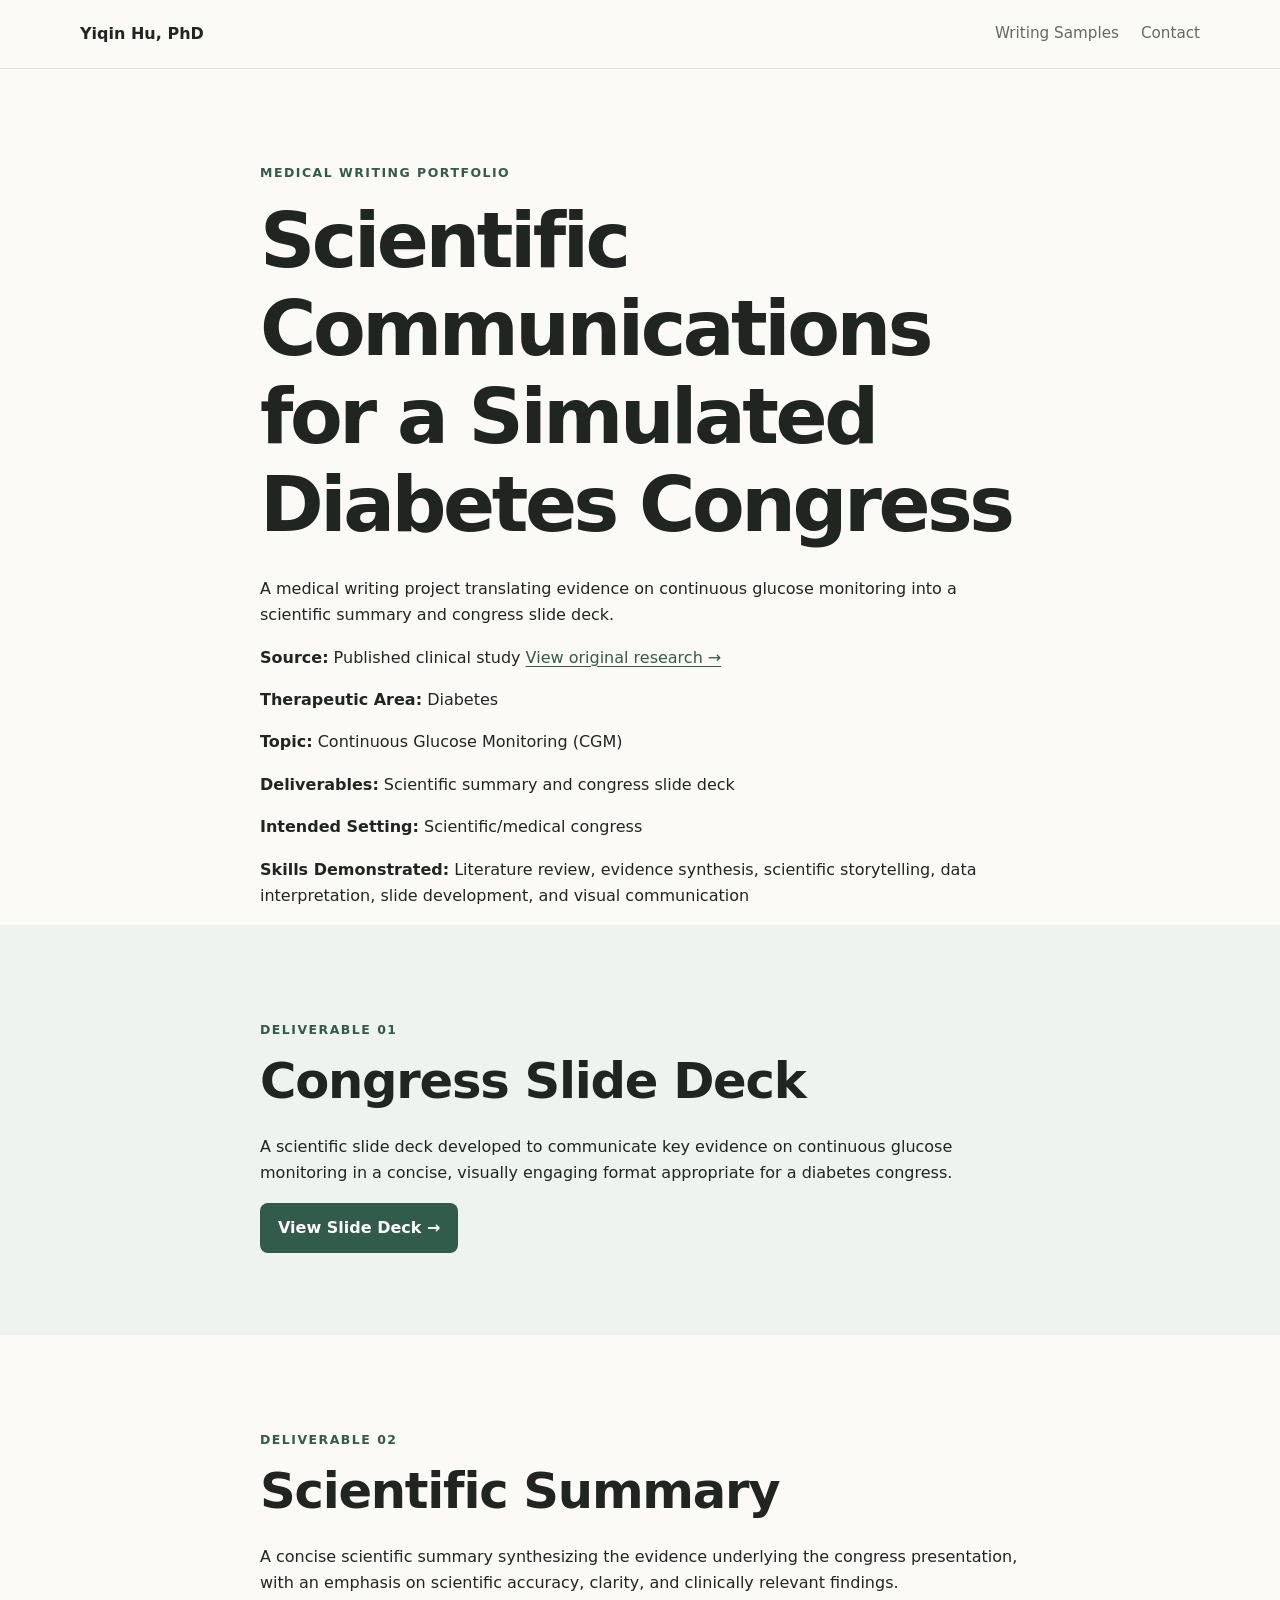
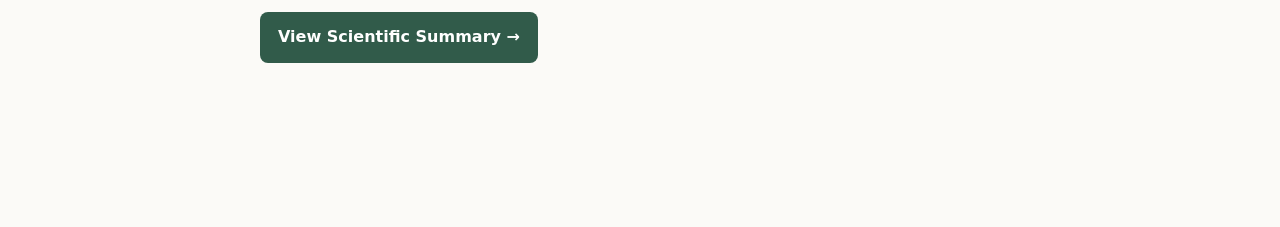
==== samples/cgm.html @ c618b0b6 "Update title for diabetes congress presentation" ====
<!DOCTYPE html>
<html lang="en">
<head>
  <meta charset="UTF-8" />
  <meta name="viewport" content="width=device-width, initial-scale=1.0" />
  <title>CGM Materials for Congress | Yiqin Hu</title>
  <link rel="stylesheet" href="../styles.css" />
</head>

<body>

  <header class="site-header">
    <div class="container nav-wrap">
      <a class="brand" href="../index.html">Yiqin Hu, PhD</a>
      <nav>
        <a href="../index.html#samples">Writing Samples</a>
        <a href="../index.html#contact">Contact</a>
      </nav>
    </div>
  </header>

  <main class="section">
    
  <section class="sample-hero">
    <div class="container narrow">
  
      <p class="section-label">Medical Writing Portfolio</p>
  
      <h1>Scientific Communications for a Simulated Diabetes Congress</h1>
  
      <p class="sample-subtitle">
        A medical writing project translating evidence on continuous glucose
        monitoring into a scientific summary and congress slide deck.
      </p>
  
      <div class="project-meta">

        <p>
          <strong>Source:</strong>
          Published clinical study
          <a href="https://dom-pubs.pericles-prod.literatumonline.com/doi/10.1111/dom.14607"
             target="_blank"
             rel="noopener noreferrer">
            View original research →
          </a>        
        </p>
        
        <p>
          <strong>Therapeutic Area:</strong>
          Diabetes
        </p>
  
        <p>
          <strong>Topic:</strong>
          Continuous Glucose Monitoring (CGM)
        </p>
  
        <p>
          <strong>Deliverables:</strong>
          Scientific summary and congress slide deck
        </p>
  
        <p>
          <strong>Intended Setting:</strong>
          Scientific/medical congress
        </p>
  
        <p>
          <strong>Skills Demonstrated:</strong>
          Literature review, evidence synthesis, scientific storytelling,
          data interpretation, slide development, and visual communication
        </p>
  
      </div>
  
    </div>
  </section>
  
  <section class="section alt">
    <div class="container narrow">
  
      <p class="section-label">Deliverable 01</p>
  
      <h2>Congress Slide Deck</h2>
  
      <p>
        A scientific slide deck developed to communicate key evidence on
        continuous glucose monitoring in a concise, visually engaging format
        appropriate for a diabetes congress.
      </p>
  
      <a class="button primary"
         href="../samples/pdf/GMS-slides.pdf"
         target="_blank">
        View Slide Deck →
      </a>
  
    </div>
  </section>
  
  <section class="section">
    <div class="container narrow">
  
      <p class="section-label">Deliverable 02</p>
  
      <h2>Scientific Summary</h2>
  
      <p>
        A concise scientific summary synthesizing the evidence underlying
        the congress presentation, with an emphasis on scientific accuracy,
        clarity, and clinically relevant findings.
      </p>
  
      <a class="button primary"
         href="../samples/pdf/CGM-abstract-keypoints.pdf"
         target="_blank">
        View Scientific Summary →
      </a>
  
    </div>
  </section>

  </main>

</body>
</html>
---- styles.css ----
* {
  box-sizing: border-box;
}

:root {
  --bg: #fbfaf7;
  --surface: #ffffff;
  --text: #202522;
  --muted: #606a64;
  --line: #dfe4df;
  --accent: #315b4a;
  --accent-dark: #244638;
  --soft: #eef3ef;
  --max: 1120px;
}

html {
  scroll-behavior: smooth;
}

body {
  margin: 0;
  font-family: Inter, ui-sans-serif, system-ui, -apple-system, BlinkMacSystemFont, "Segoe UI", sans-serif;
  line-height: 1.65;
  color: var(--text);
  background: var(--bg);
}

a {
  color: var(--accent);
  text-decoration-thickness: 1px;
  text-underline-offset: 3px;
}

.container {
  width: min(calc(100% - 40px), var(--max));
  margin: 0 auto;
}

.narrow {
  max-width: 760px;
}

.site-header {
  position: sticky;
  top: 0;
  z-index: 10;
  background: rgba(251, 250, 247, 0.94);
  border-bottom: 1px solid var(--line);
  backdrop-filter: blur(10px);
}

.nav-wrap {
  min-height: 68px;
  display: flex;
  align-items: center;
  justify-content: space-between;
  gap: 24px;
}

.brand {
  font-weight: 750;
  color: var(--text);
  text-decoration: none;
}

nav {
  display: flex;
  gap: 22px;
  flex-wrap: wrap;
}

nav a {
  color: var(--muted);
  text-decoration: none;
  font-size: 0.95rem;
}

nav a:hover {
  color: var(--text);
}

.hero {
  padding: 92px 0 84px;
}

.hero-grid {
  display: grid;
  grid-template-columns: 1.6fr 0.7fr;
  align-items: center;
  gap: 72px;
}

.eyebrow,
.section-label,
.tag {
  color: var(--accent);
  text-transform: uppercase;
  letter-spacing: 0.12em;
  font-weight: 800;
  font-size: 0.78rem;
}

h1,
h2,
h3 {
  line-height: 1.15;
  margin-top: 0;
}

h1 {
  font-size: clamp(2.7rem, 6vw, 5.2rem);
  letter-spacing: -0.045em;
  max-width: 900px;
  margin-bottom: 26px;
}

h2 {
  font-size: clamp(2rem, 4vw, 3.1rem);
  letter-spacing: -0.025em;
  margin-bottom: 24px;
}

h3 {
  font-size: 1.3rem;
}

.hero-copy,
.section-intro {
  color: var(--muted);
  font-size: 1.12rem;
  max-width: 730px;
}

.hero-actions {
  display: flex;
  gap: 14px;
  flex-wrap: wrap;
  margin-top: 34px;
}

.button {
  display: inline-block;
  padding: 12px 18px;
  border-radius: 8px;
  text-decoration: none;
  font-weight: 700;
}

.primary {
  color: white;
  background: var(--accent);
}

.primary:hover {
  background: var(--accent-dark);
}

.secondary {
  color: var(--text);
  background: var(--surface);
  border: 1px solid var(--line);
}

.snapshot {
  background: var(--surface);
  border: 1px solid var(--line);
  border-radius: 18px;
  padding: 26px;
}

.snapshot p {
  display: grid;
  grid-template-columns: 92px 1fr;
  align-items: baseline;
  gap: 14px;
  margin: 0;
  padding: 18px 0;
  border-bottom: 1px solid var(--line);
}

.snapshot p:last-child {
  border-bottom: 0;
}

.snapshot strong {
  font-size: 1.55rem;
}

.snapshot span {
  color: var(--muted);
}

.section {
  padding: 82px 0;
}

.alt {
  background: var(--soft);
}

.section-heading {
  display: flex;
  justify-content: space-between;
  gap: 40px;
  align-items: end;
  margin-bottom: 34px;
}

.section-heading .section-intro {
  max-width: 470px;
}

.cards {
  display: grid;
  grid-template-columns: repeat(3, 1fr);
  gap: 20px;
}

.card {
  background: var(--surface);
  border: 1px solid var(--line);
  border-radius: 14px;
  padding: 26px;
}

.card p {
  color: var(--muted);
}

.card .tag {
  color: var(--accent);
}

.meta,
.clean-list {
  padding-left: 20px;
}

.meta {
  color: var(--muted);
  font-size: 0.94rem;
  margin-bottom: 22px;
}

.portfolio-note {
  margin-top: 30px;
  color: var(--muted);
  font-size: 0.92rem;
}

.two-column {
  display: grid;
  grid-template-columns: 1fr 1fr;
  gap: 64px;
  margin-top: 30px;
}

.contact-icons {
  display: flex;
  gap: 24px;
  align-items: center;
  margin-top: 28px;
}

.contact-icons a {
  font-size: 28px;
  color: white;
  text-decoration: none;
  transition: transform 0.2s ease, opacity 0.2s ease;
}

.contact-icons a:hover {
  transform: translateY(-3px);
  opacity: 0.75;
}

.contact {
  background: var(--text);
  color: white;
}

.contact p {
  color: #cfd7d2;
}

.contact .section-label {
  color: #a9c8b9;
}

.contact-links {
  display: flex;
  flex-wrap: wrap;
  gap: 22px;
  margin-top: 28px;
}

.contact a {
  color: white;
}

footer {
  padding: 24px 0;
  color: var(--muted);
  border-top: 1px solid var(--line);
}

@media (max-width: 820px) {
  .hero-grid,
  .cards,
  .two-column {
    grid-template-columns: 1fr;
  }

  .hero-grid {
    gap: 42px;
  }

  .section-heading {
    display: block;
  }

  .nav-wrap {
    align-items: flex-start;
    flex-direction: column;
    padding: 16px 0;
  }

  nav {
    gap: 14px;
  }
}
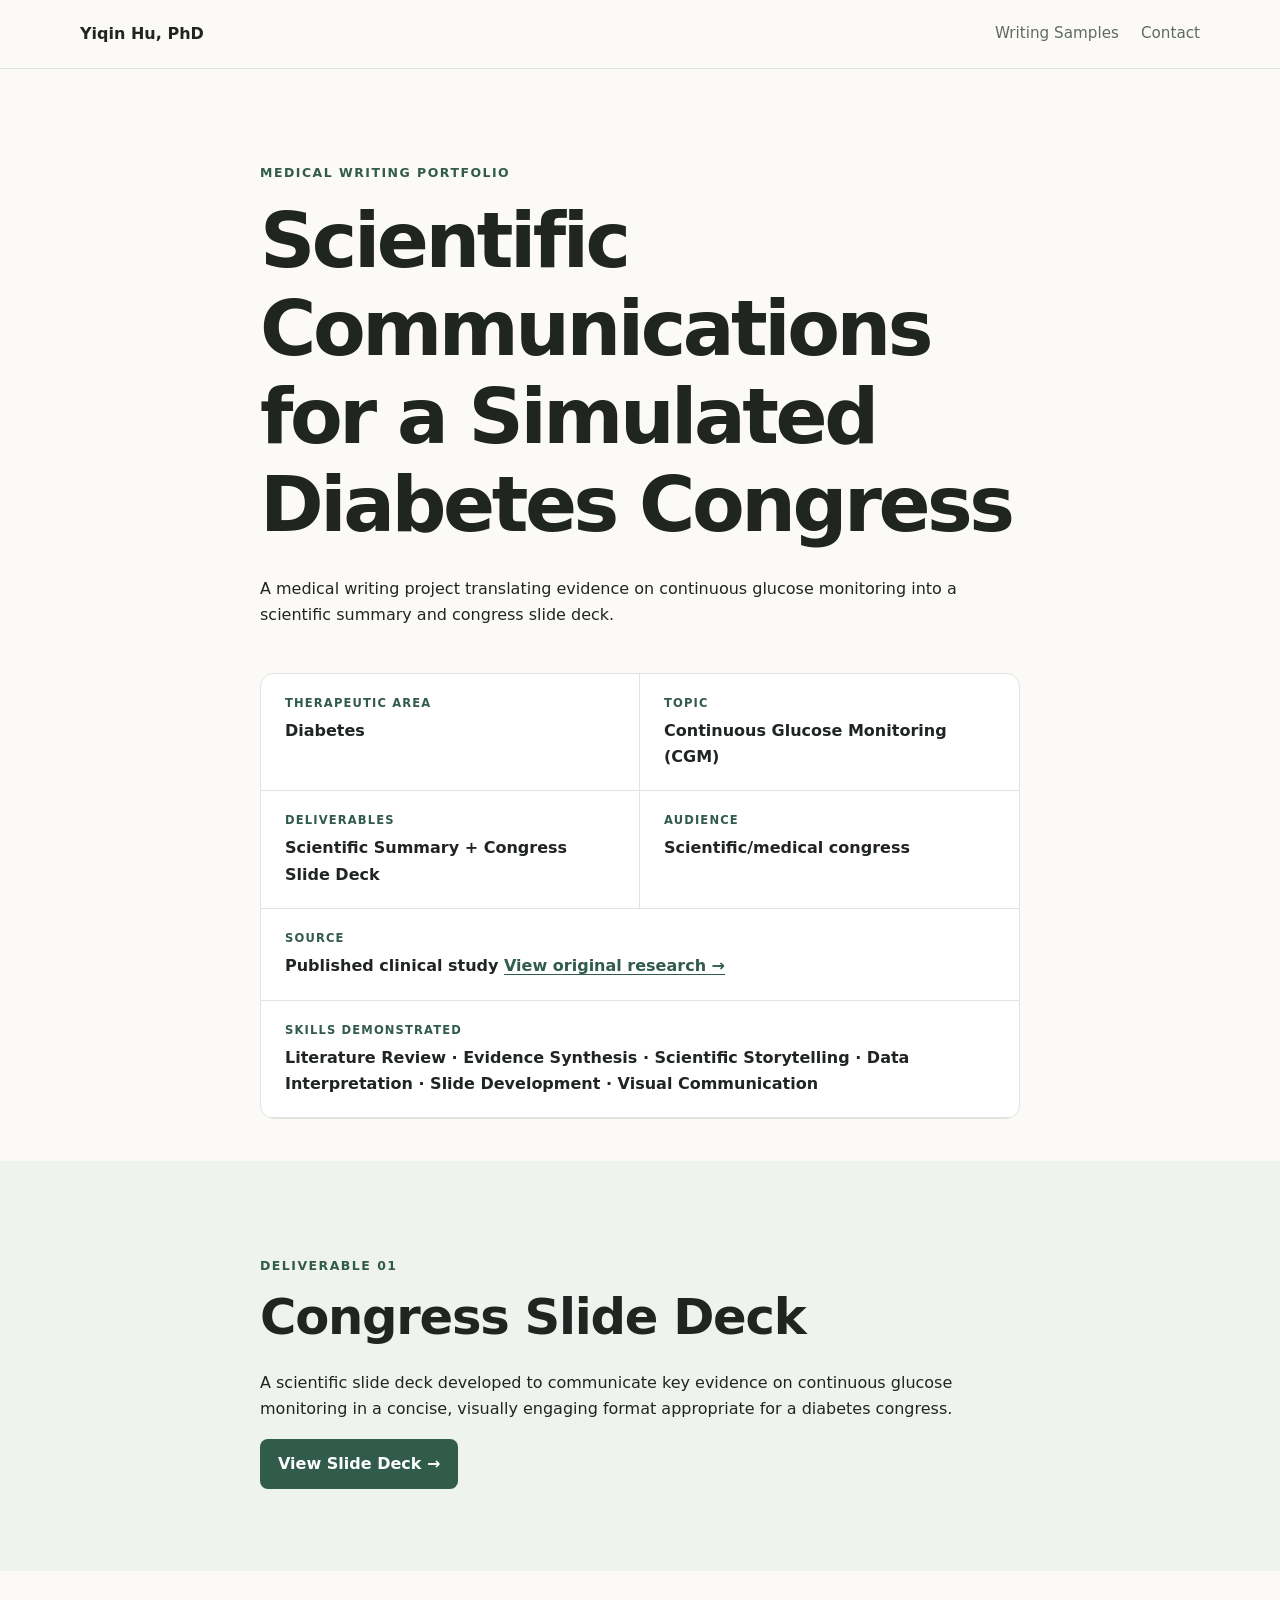
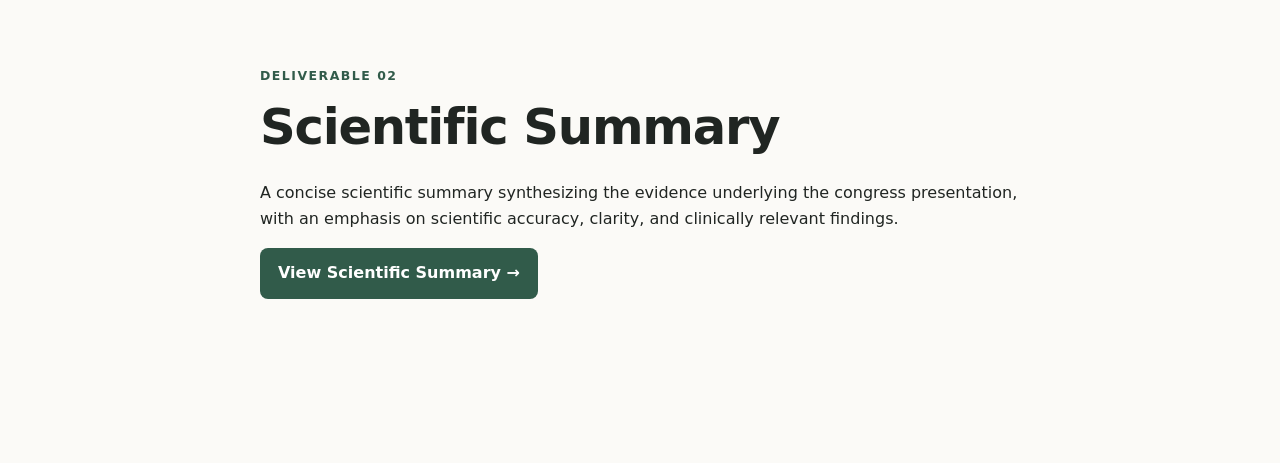
==== commit e160ec35: "Enhance project overview in cgm.html Updated project overview section with detailed information on t" ====
--- a/samples/cgm.html
+++ b/samples/cgm.html
@@ -32,7 +32,7 @@
         A medical writing project translating evidence on continuous glucose
         monitoring into a scientific summary and congress slide deck.
       </p>
-  
+<!--  
       <div class="project-meta">
 
         <p>
@@ -44,38 +44,63 @@
             View original research →
           </a>        
         </p>
+  
+      </div>
+-->  
+    </div>
+  </section>
+
+  <section class="project-overview">
+    <div class="container narrow">
+  
+      <div class="overview-card">
+  
+        <div class="overview-item">
+          <span class="overview-label">Therapeutic Area</span>
+          <span class="overview-value">Diabetes</span>
+        </div>
+  
+        <div class="overview-item">
+          <span class="overview-label">Topic</span>
+          <span class="overview-value">Continuous Glucose Monitoring (CGM)</span>
+        </div>
+  
+        <div class="overview-item">
+          <span class="overview-label">Deliverables</span>
+          <span class="overview-value">Scientific Summary + Congress Slide Deck</span>
+        </div>
+  
+        <div class="overview-item">
+          <span class="overview-label">Audience</span>
+          <span class="overview-value">Scientific/medical congress</span>
+        </div>
+
+         <div class="overview-item overview-wide">
+          <span class="overview-label">Source</span>
+          <span class="overview-value">
+            Published clinical study
+            <a href="https://dom-pubs.pericles-prod.literatumonline.com/doi/10.1111/dom.14607"
+               target="_blank"
+               rel="noopener noreferrer">
+              View original research →
+            </a>
+          </span>
+        </div>   
         
-        <p>
-          <strong>Therapeutic Area:</strong>
-          Diabetes
-        </p>
-  
-        <p>
-          <strong>Topic:</strong>
-          Continuous Glucose Monitoring (CGM)
-        </p>
-  
-        <p>
-          <strong>Deliverables:</strong>
-          Scientific summary and congress slide deck
-        </p>
-  
-        <p>
-          <strong>Intended Setting:</strong>
-          Scientific/medical congress
-        </p>
-  
-        <p>
-          <strong>Skills Demonstrated:</strong>
-          Literature review, evidence synthesis, scientific storytelling,
-          data interpretation, slide development, and visual communication
-        </p>
+        <div class="overview-item overview-wide">
+          <span class="overview-label">Skills Demonstrated</span>
+          <span class="overview-value">
+          Literature Review · Evidence Synthesis · Scientific Storytelling · 
+          Data Interpretation · Slide Development · Visual Communication
+          </span>
+        </div>
   
       </div>
   
     </div>
   </section>
-  
+
+    
   <section class="section alt">
     <div class="container narrow">
   
--- a/styles.css
+++ b/styles.css
@@ -249,6 +249,13 @@
   font-size: 0.92rem;
 }
 
+.section-divider {
+  width: min(calc(100% - 40px), 760px);
+  margin: 0 auto;
+  border: 0;
+  border-top: 1px solid var(--line);
+}
+
 .two-column {
   display: grid;
   grid-template-columns: 1fr 1fr;
@@ -330,3 +337,62 @@
     gap: 14px;
   }
 }
+
+.project-overview {
+  padding: 28px 0 42px;
+}
+
+.overview-card {
+  display: grid;
+  grid-template-columns: repeat(2, 1fr);
+  gap: 0;
+  background: white;
+  border: 1px solid var(--line);
+  border-radius: 14px;
+  overflow: hidden;
+}
+
+.overview-item {
+  padding: 20px 24px;
+  border-bottom: 1px solid var(--line);
+}
+
+.overview-item:nth-child(odd) {
+  border-right: 1px solid var(--line);
+}
+
+.overview-wide {
+  grid-column: 1 / -1;
+  border-right: none !important;
+}
+
+.overview-label {
+  display: block;
+  margin-bottom: 5px;
+  color: var(--accent);
+  font-size: 0.72rem;
+  font-weight: 800;
+  letter-spacing: 0.1em;
+  text-transform: uppercase;
+}
+
+.overview-value {
+  color: var(--text);
+  font-size: 1rem;
+  font-weight: 600;
+}
+
+@media (max-width: 700px) {
+  .overview-card {
+    grid-template-columns: 1fr;
+  }
+
+  .overview-item,
+  .overview-item:nth-child(odd) {
+    border-right: none;
+  }
+
+  .overview-wide {
+    grid-column: auto;
+  }
+}
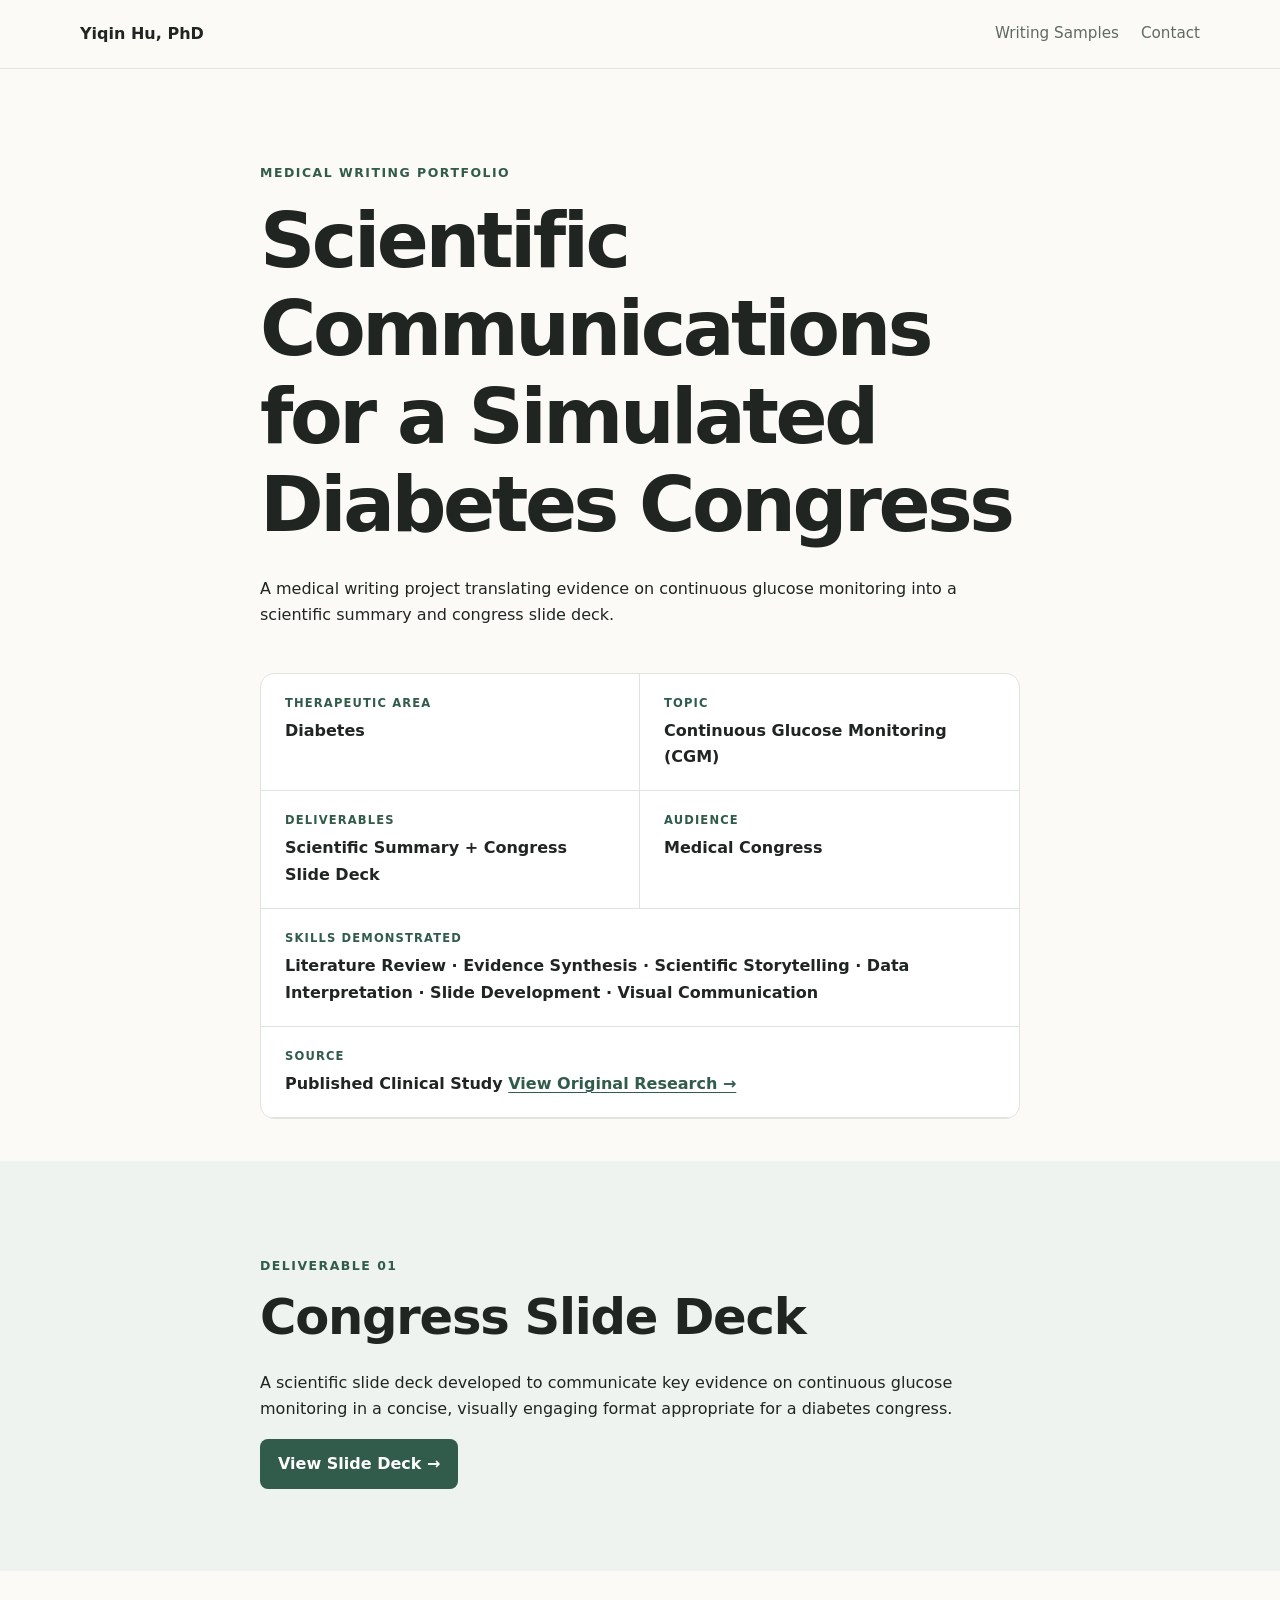
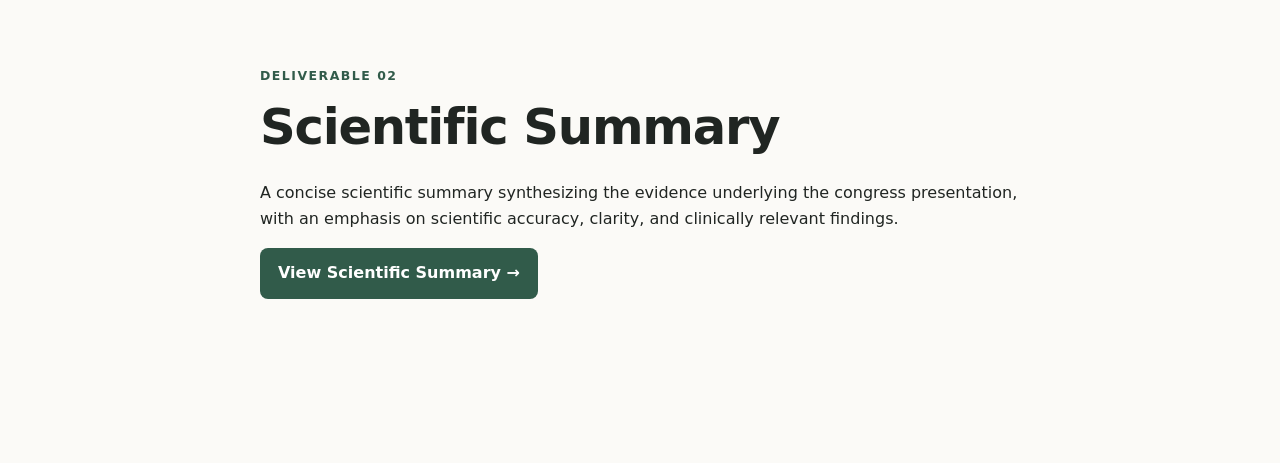
==== commit 1c6a2a6d: "Update cgm.html" ====
--- a/samples/cgm.html
+++ b/samples/cgm.html
@@ -32,21 +32,6 @@
         A medical writing project translating evidence on continuous glucose
         monitoring into a scientific summary and congress slide deck.
       </p>
-<!--  
-      <div class="project-meta">
-
-        <p>
-          <strong>Source:</strong>
-          Published clinical study
-          <a href="https://dom-pubs.pericles-prod.literatumonline.com/doi/10.1111/dom.14607"
-             target="_blank"
-             rel="noopener noreferrer">
-            View original research →
-          </a>        
-        </p>
-  
-      </div>
--->  
     </div>
   </section>
 
@@ -72,21 +57,9 @@
   
         <div class="overview-item">
           <span class="overview-label">Audience</span>
-          <span class="overview-value">Scientific/medical congress</span>
+          <span class="overview-value">Medical Congress</span>
         </div>
 
-         <div class="overview-item overview-wide">
-          <span class="overview-label">Source</span>
-          <span class="overview-value">
-            Published clinical study
-            <a href="https://dom-pubs.pericles-prod.literatumonline.com/doi/10.1111/dom.14607"
-               target="_blank"
-               rel="noopener noreferrer">
-              View original research →
-            </a>
-          </span>
-        </div>   
-        
         <div class="overview-item overview-wide">
           <span class="overview-label">Skills Demonstrated</span>
           <span class="overview-value">
@@ -94,7 +67,19 @@
           Data Interpretation · Slide Development · Visual Communication
           </span>
         </div>
-  
+        
+         <div class="overview-item overview-wide">
+          <span class="overview-label">Source</span>
+          <span class="overview-value">
+            Published Clinical Study
+            <a href="https://dom-pubs.pericles-prod.literatumonline.com/doi/10.1111/dom.14607"
+               target="_blank"
+               rel="noopener noreferrer">
+              View Original Research →
+            </a>
+          </span>
+        </div>   
+          
       </div>
   
     </div>
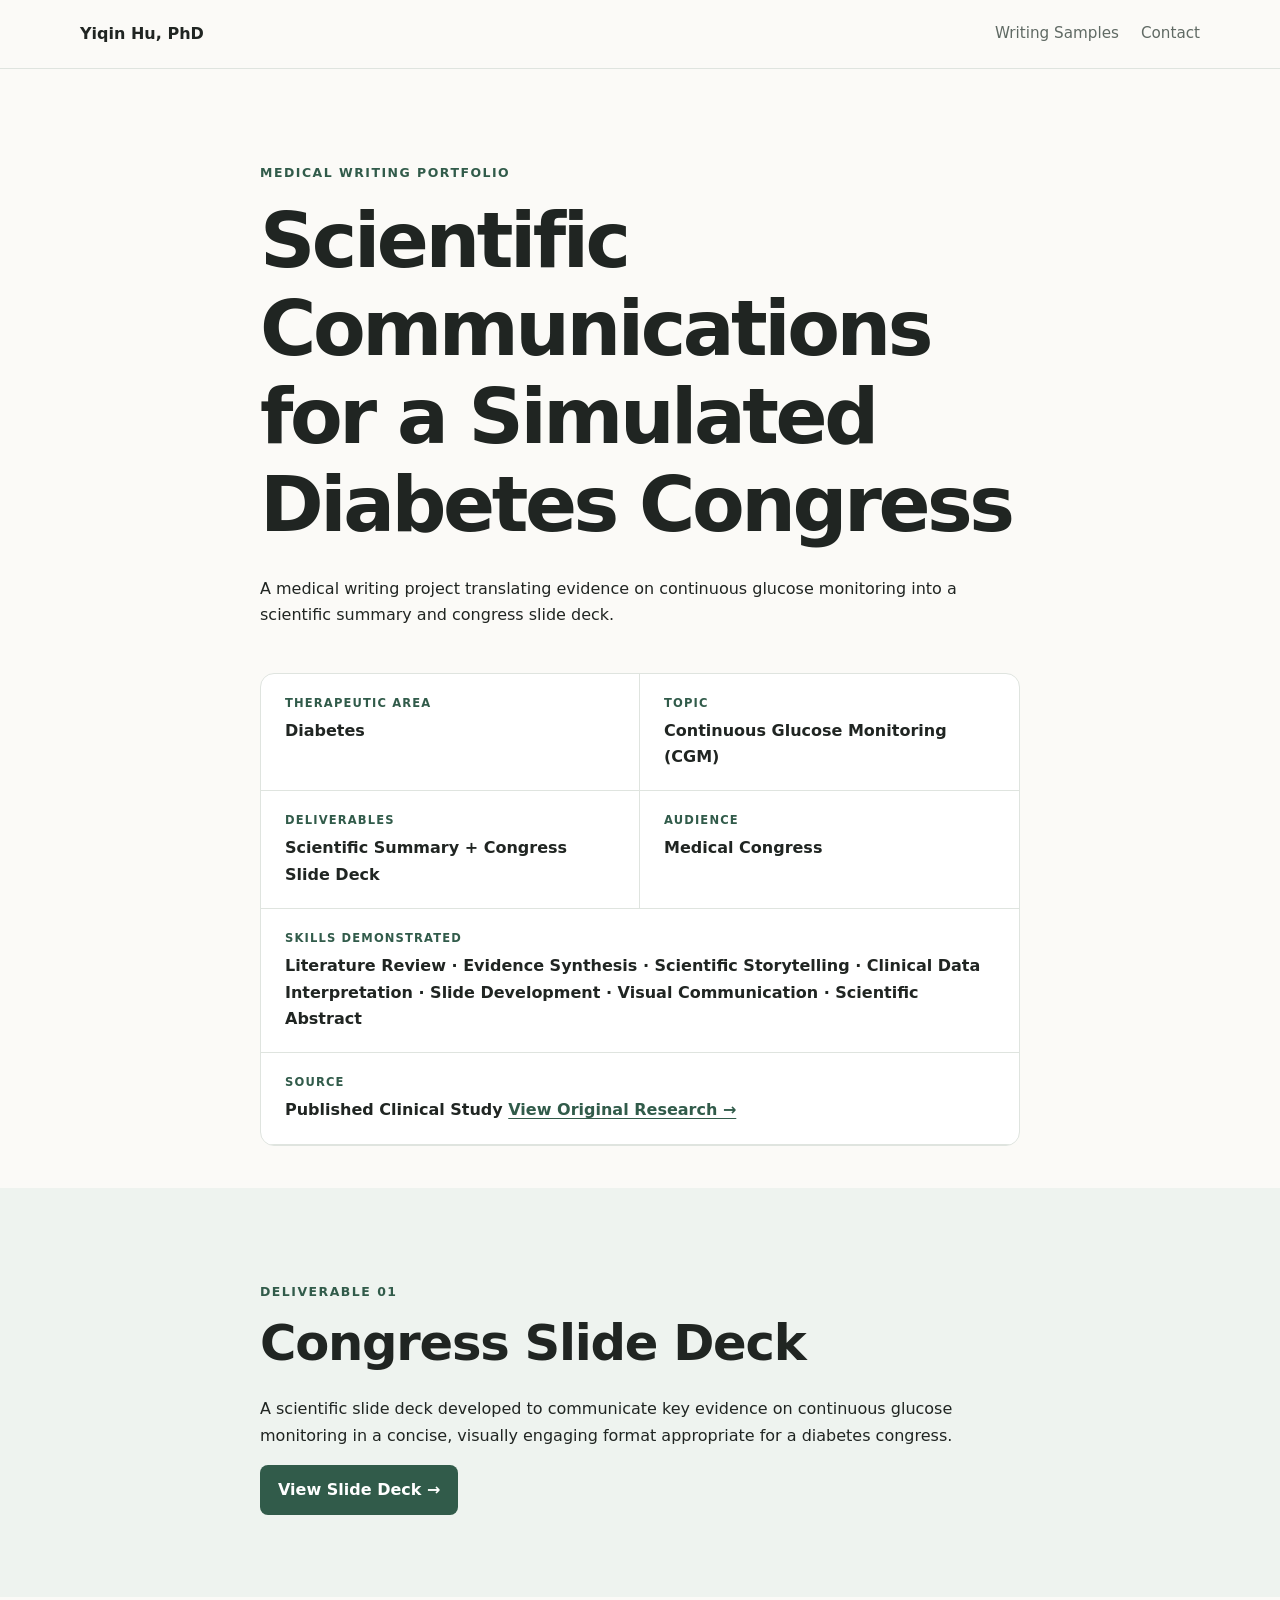
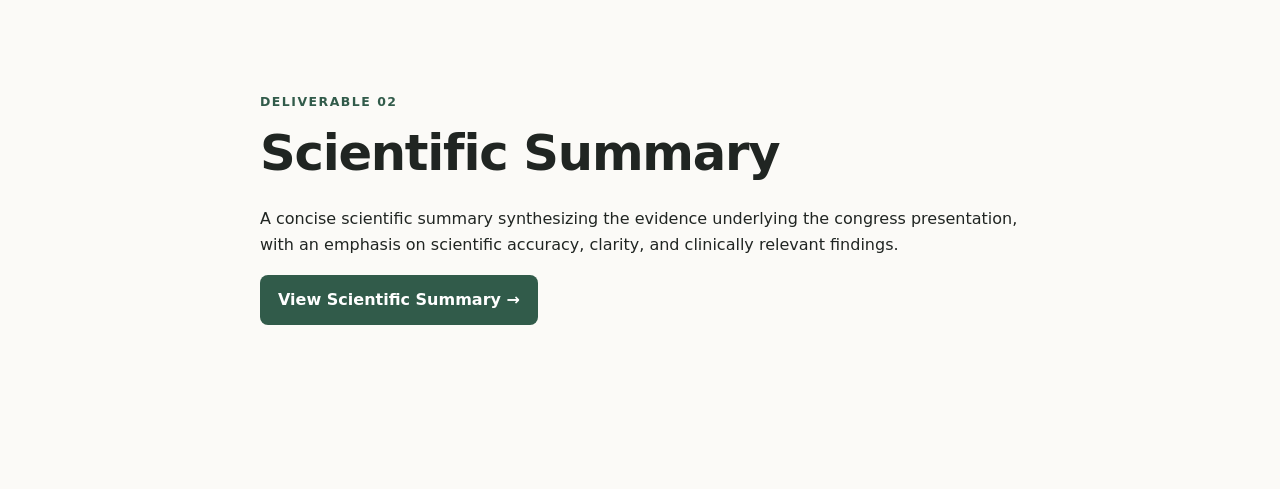
==== commit fca4ca29: "Update skills demonstrated in cgm.html" ====
--- a/samples/cgm.html
+++ b/samples/cgm.html
@@ -63,8 +63,8 @@
         <div class="overview-item overview-wide">
           <span class="overview-label">Skills Demonstrated</span>
           <span class="overview-value">
-          Literature Review · Evidence Synthesis · Scientific Storytelling · 
-          Data Interpretation · Slide Development · Visual Communication
+          Literature Review · Evidence Synthesis · Scientific Storytelling · Clinical Data Interpretation · 
+          Slide Development · Visual Communication · Scientific Abstract
           </span>
         </div>
         
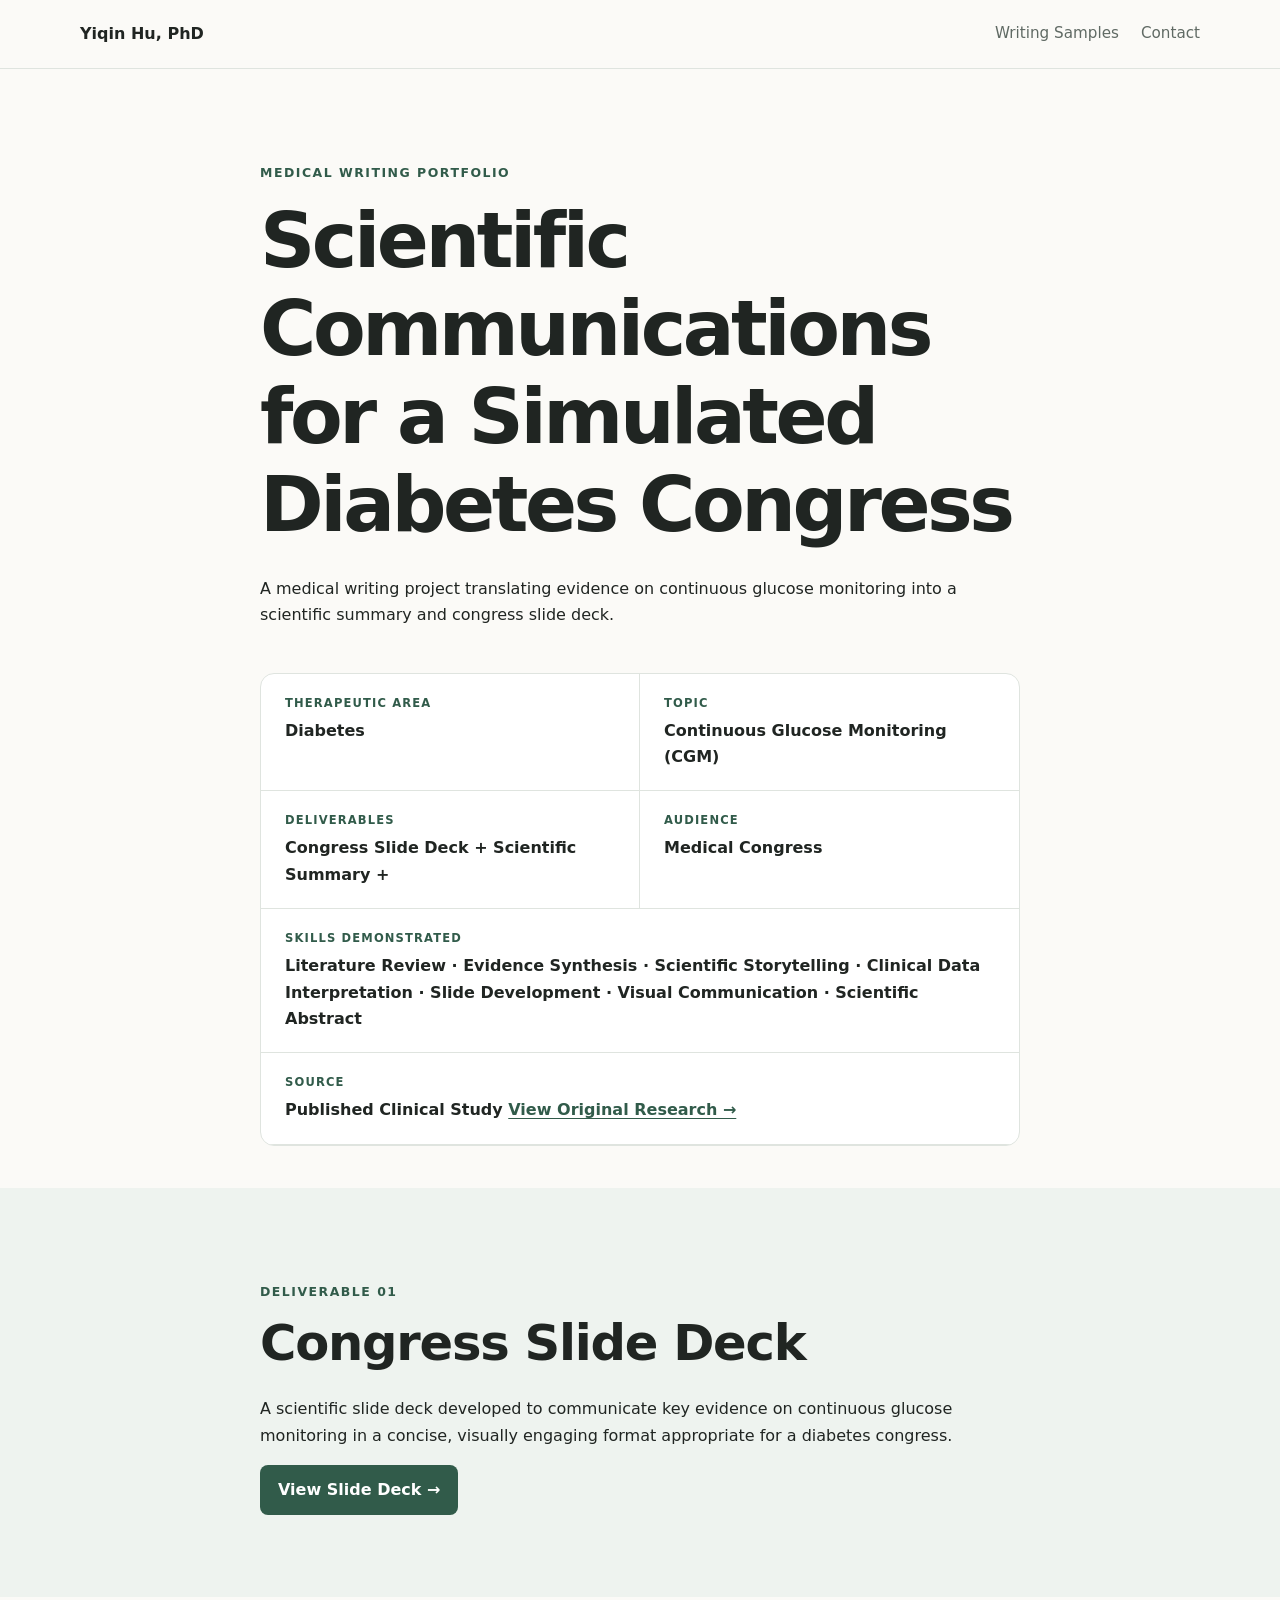
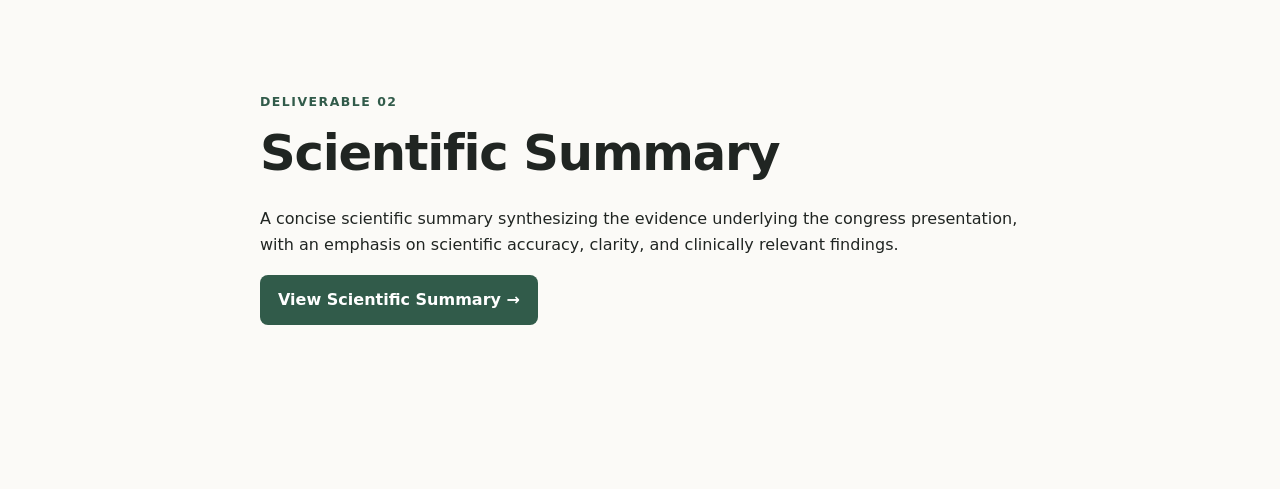
==== commit 5da06715: "Update deliverables order in cgm.html" ====
--- a/samples/cgm.html
+++ b/samples/cgm.html
@@ -52,7 +52,7 @@
   
         <div class="overview-item">
           <span class="overview-label">Deliverables</span>
-          <span class="overview-value">Scientific Summary + Congress Slide Deck</span>
+          <span class="overview-value">Congress Slide Deck + Scientific Summary + </span>
         </div>
   
         <div class="overview-item">
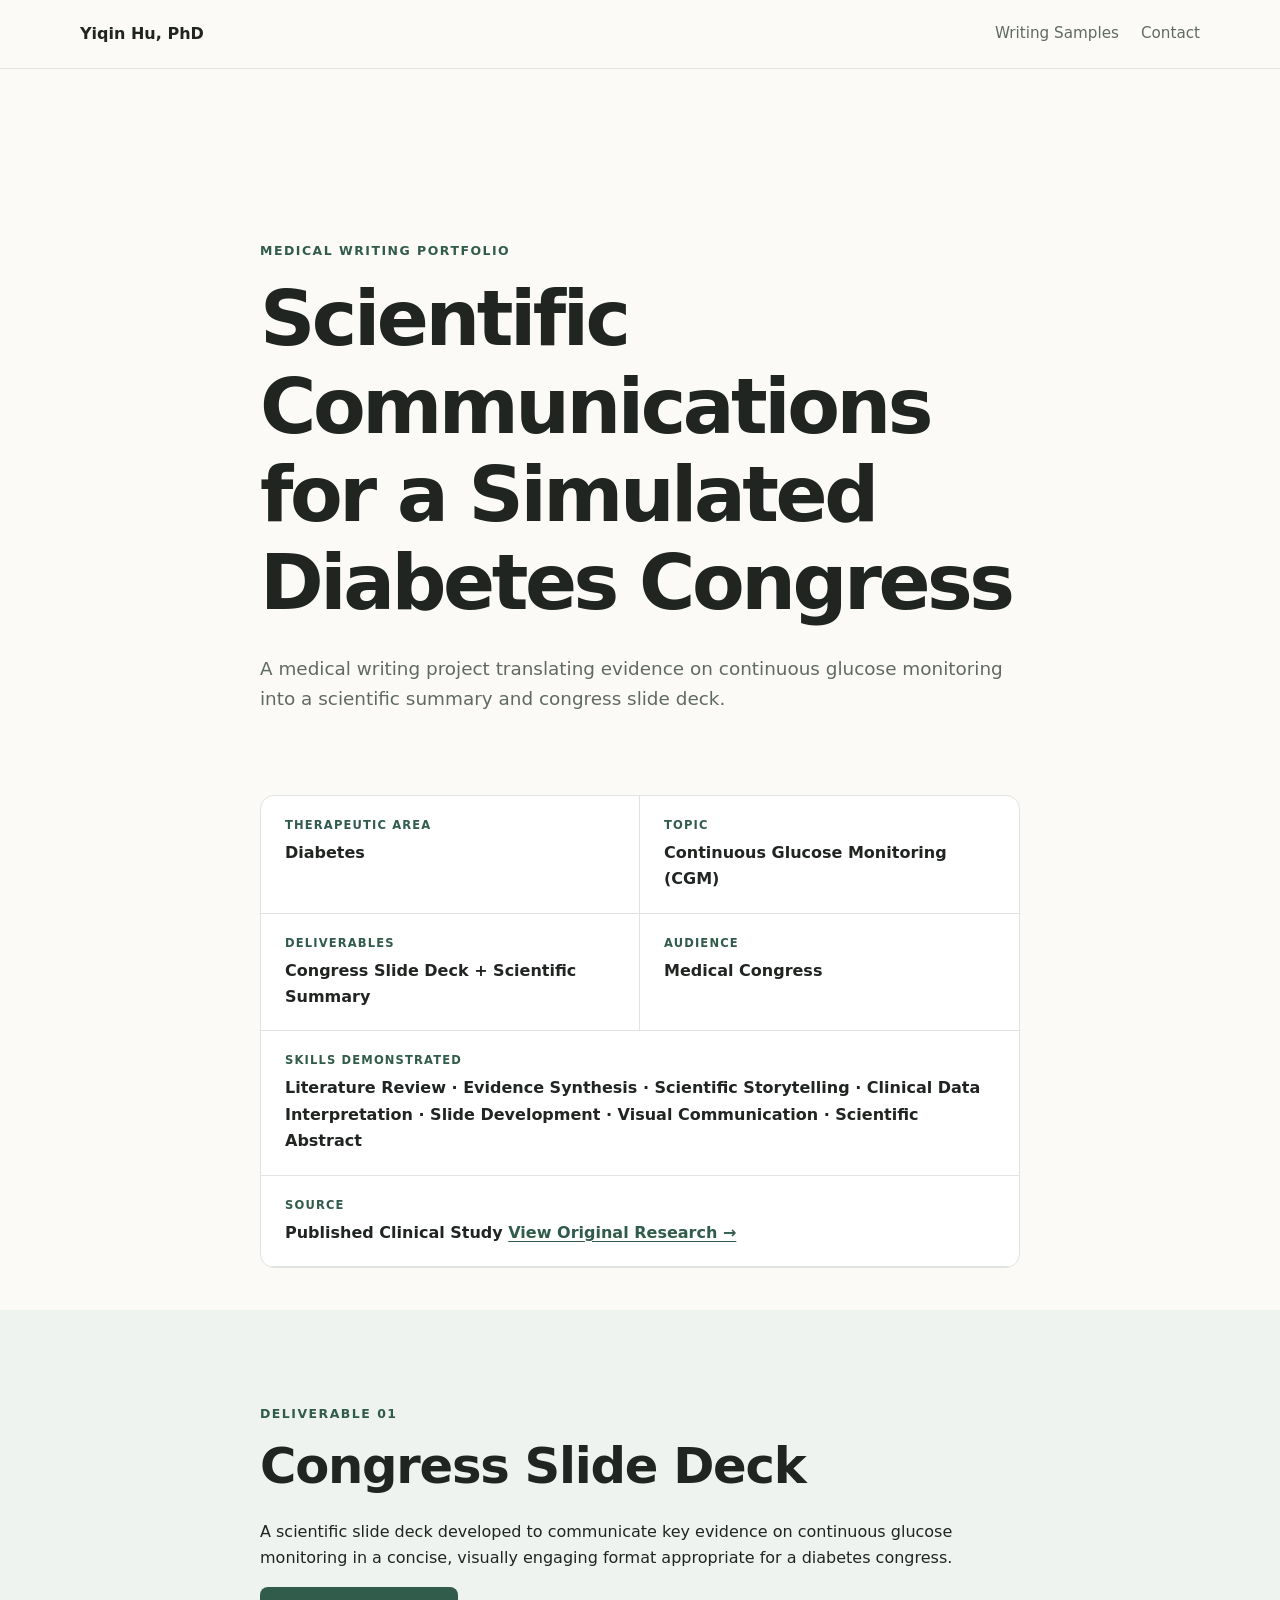
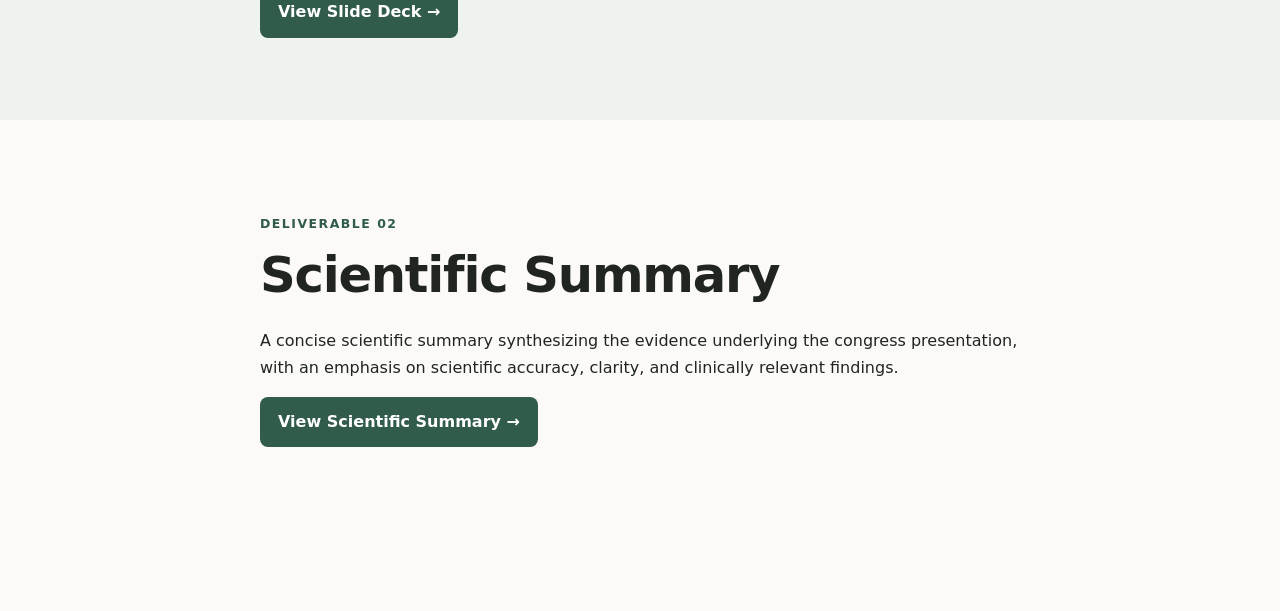
==== commit a539705a: "Fix HTML formatting for deliverables overview" ====
--- a/samples/cgm.html
+++ b/samples/cgm.html
@@ -52,7 +52,7 @@
   
         <div class="overview-item">
           <span class="overview-label">Deliverables</span>
-          <span class="overview-value">Congress Slide Deck + Scientific Summary + </span>
+          <span class="overview-value">Congress Slide Deck + Scientific Summary</span>
         </div>
   
         <div class="overview-item">
--- a/styles.css
+++ b/styles.css
@@ -396,3 +396,105 @@
     grid-column: auto;
   }
 }
+
+/* -----------------------------
+   PUBLISHED RESEARCH PAGE
+----------------------------- */
+
+.sample-hero {
+  padding: 78px 0 34px;
+}
+
+.sample-subtitle {
+  max-width: 760px;
+  color: var(--muted);
+  font-size: 1.15rem;
+}
+
+
+/* Research cards */
+
+.research-grid {
+  display: grid;
+  grid-template-columns: repeat(3, 1fr);
+  gap: 22px;
+}
+
+.research-card {
+  background: var(--surface);
+  border: 1px solid var(--line);
+  border-radius: 16px;
+  padding: 28px;
+
+  display: flex;
+  flex-direction: column;
+}
+
+.research-card h3 {
+  margin-bottom: 16px;
+}
+
+.research-topic {
+  color: var(--accent);
+  font-size: 0.78rem;
+  font-weight: 800;
+  letter-spacing: 0.08em;
+  text-transform: uppercase;
+}
+
+.research-summary {
+  color: var(--muted);
+  flex-grow: 1;
+}
+
+.research-contribution {
+  margin: 22px 0;
+  padding-top: 18px;
+  border-top: 1px solid var(--line);
+}
+
+.research-contribution p {
+  margin-bottom: 0;
+  font-size: 0.95rem;
+}
+
+
+/* Publication list */
+
+.publication-list {
+  margin-top: 32px;
+}
+
+.publication-item {
+  padding: 24px 0;
+  border-bottom: 1px solid var(--line);
+}
+
+.publication-item:first-child {
+  border-top: 1px solid var(--line);
+}
+
+.publication-item h3 {
+  margin-bottom: 8px;
+  font-size: 1.12rem;
+}
+
+.publication-item p {
+  margin: 0 0 8px;
+  color: var(--muted);
+}
+
+.publication-actions {
+  margin-top: 34px;
+}
+
+
+/* Mobile */
+
+@media (max-width: 820px) {
+
+  .research-grid {
+    grid-template-columns: 1fr;
+  }
+
+}
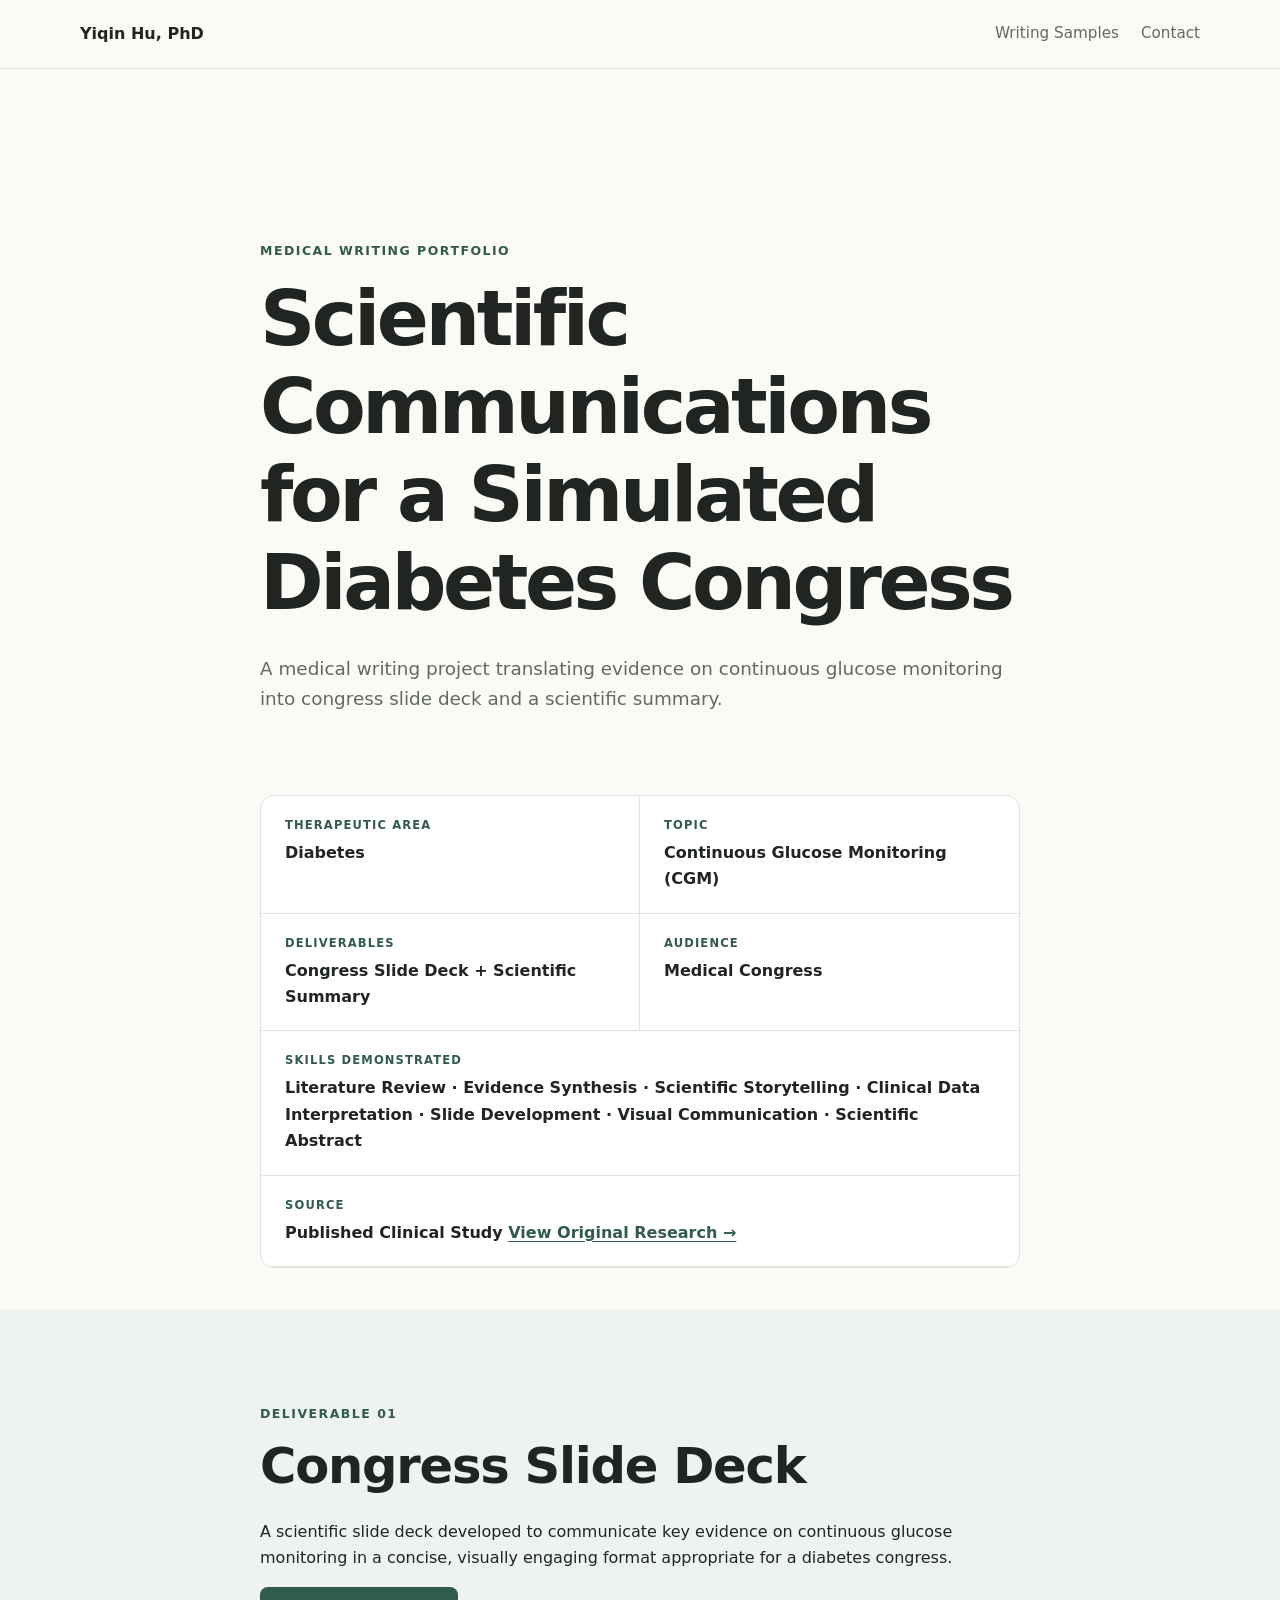
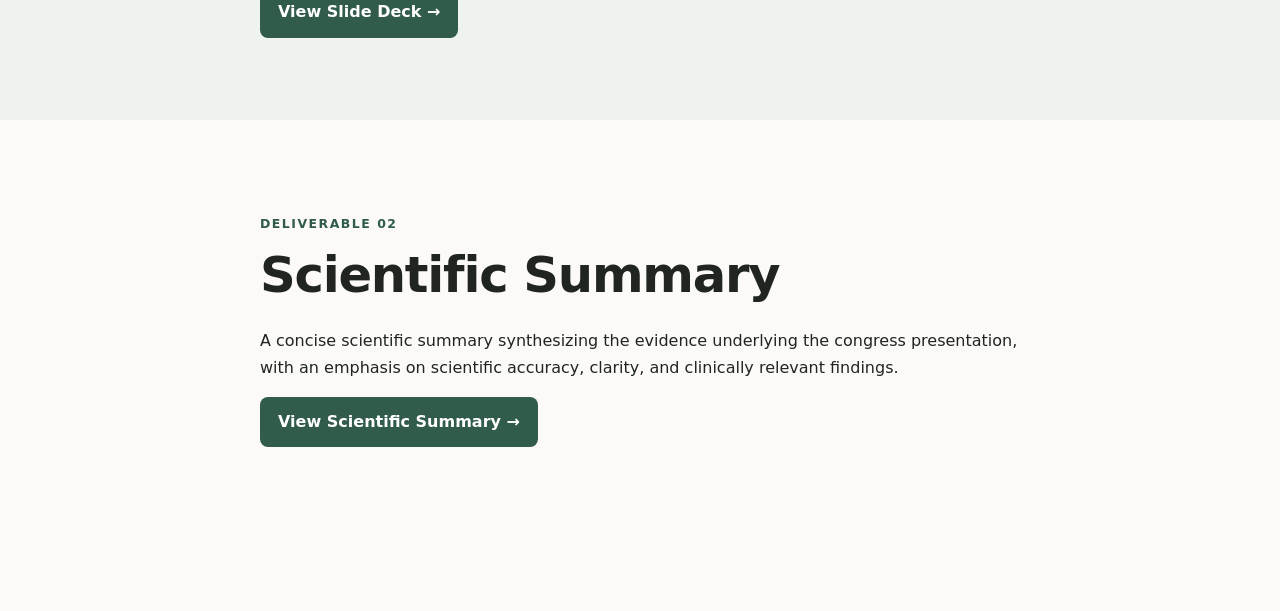
==== commit cd9507d3: "Update cgm.html" ====
--- a/samples/cgm.html
+++ b/samples/cgm.html
@@ -30,7 +30,7 @@
   
       <p class="sample-subtitle">
         A medical writing project translating evidence on continuous glucose
-        monitoring into a scientific summary and congress slide deck.
+        monitoring into congress slide deck and a scientific summary.
       </p>
     </div>
   </section>
@@ -100,7 +100,7 @@
       </p>
   
       <a class="button primary"
-         href="../samples/pdf/GMS-slides.pdf"
+         href="../samples/pdf/CGM-slides.pdf"
          target="_blank">
         View Slide Deck →
       </a>
